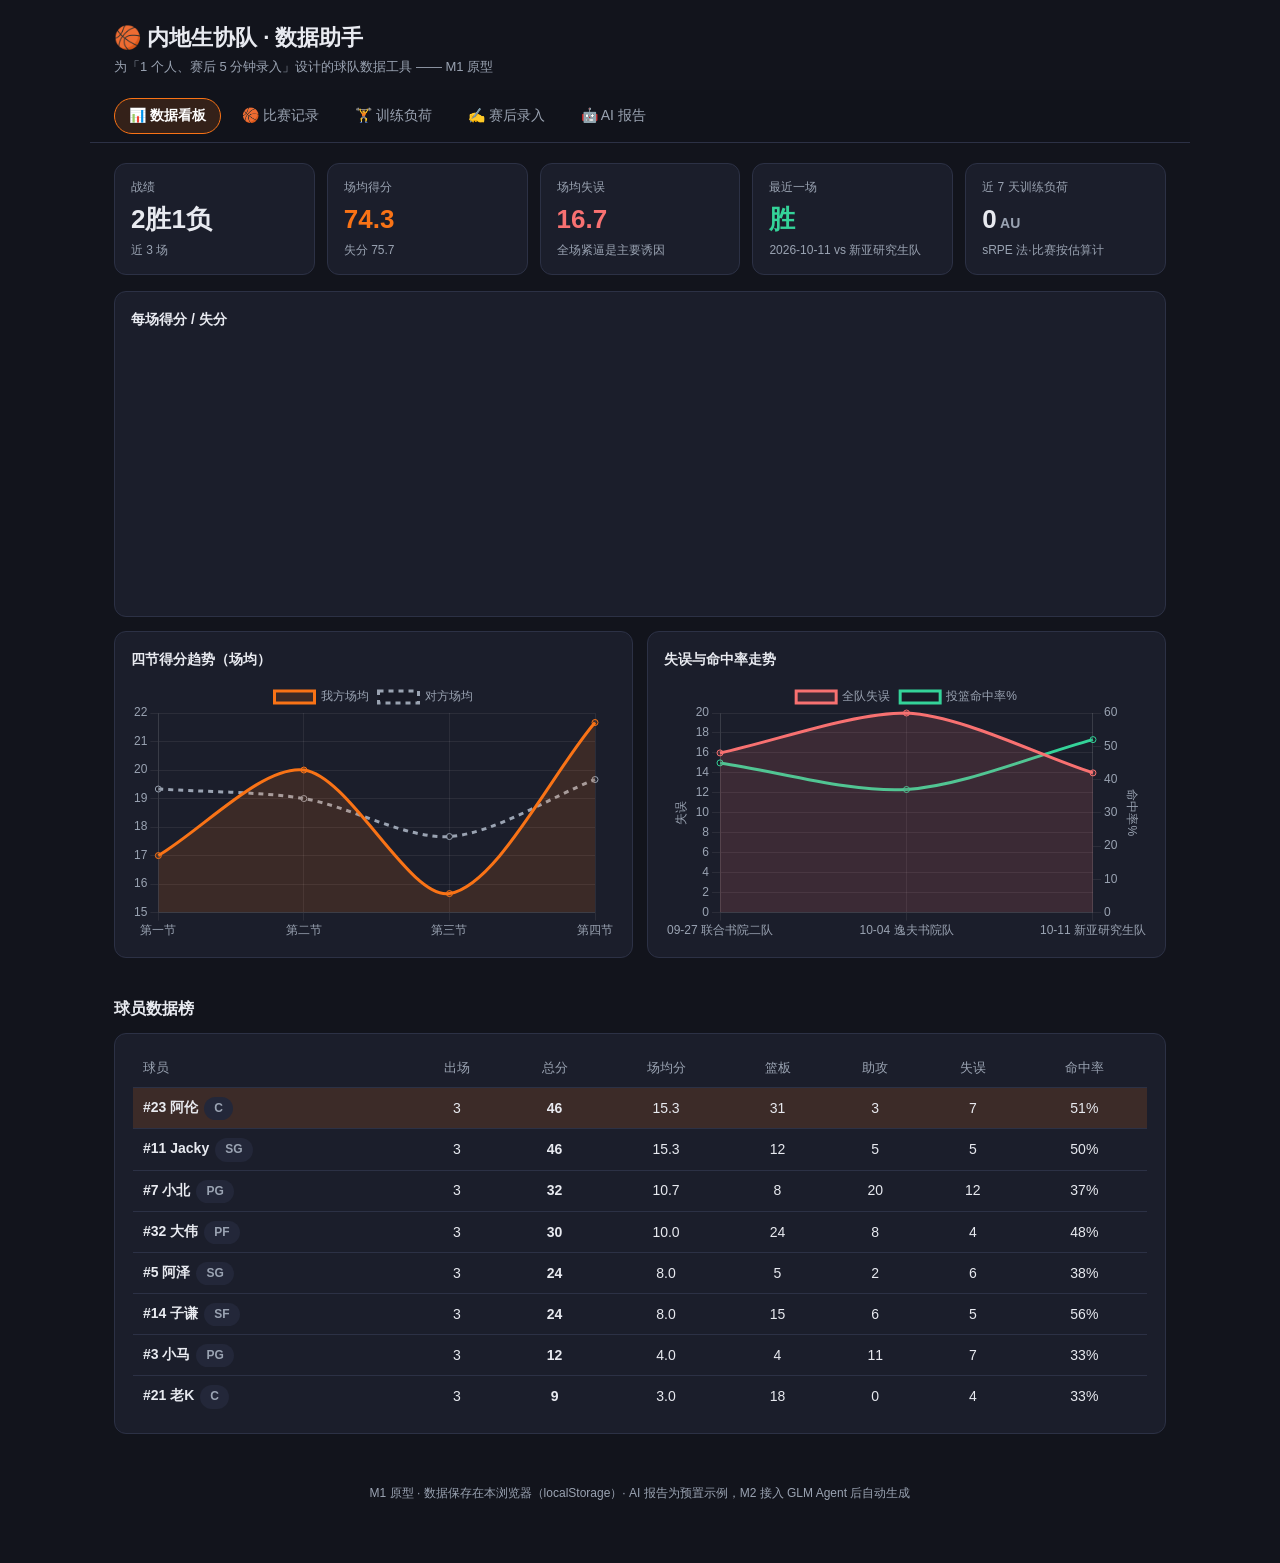
==== index.html @ f6d3f15f "M1 原型：篮球队数据助手（纯前端，5模块，含示例数据） - 数据看板：KPI/四节趋势/失误×命中率/球员榜（Chart.js 本地化，离线可用） - 比赛记录 + 为1人设计的赛后录入（每人5个数" ====
<!DOCTYPE html>
<html lang="zh-CN">
<head>
  <meta charset="UTF-8">
  <meta name="viewport" content="width=device-width, initial-scale=1.0">
  <title>篮球队数据助手 · M1 原型</title>
  <link rel="stylesheet" href="css/style.css">
  <link rel="icon" href="data:image/svg+xml,<svg xmlns='http://www.w3.org/2000/svg' viewBox='0 0 100 100'><text y='.9em' font-size='90'>🏀</text></svg>">
</head>
<body>
  <header class="topbar">
    <div class="brand">🏀 内地生协队 · 数据助手</div>
    <div class="tagline">为「1 个人、赛后 5 分钟录入」设计的球队数据工具 —— M1 原型</div>
  </header>

  <nav class="tabs" id="tabs">
    <button class="tab active" data-tab="dashboard">📊 数据看板</button>
    <button class="tab" data-tab="games">🏀 比赛记录</button>
    <button class="tab" data-tab="training">🏋️ 训练负荷</button>
    <button class="tab" data-tab="entry">✍️ 赛后录入</button>
    <button class="tab" data-tab="report">🤖 AI 报告</button>
  </nav>

  <main id="main">
    <!-- 各 tab 内容由 app.js 渲染 -->
  </main>

  <footer class="footer">
    M1 原型 · 数据保存在本浏览器（localStorage）· AI 报告为预置示例，M2 接入 GLM Agent 后自动生成
  </footer>

  <script src="js/chart.umd.js"></script>
  <script src="js/data.js"></script>
  <script src="js/app.js"></script>
</body>
</html>
---- css/style.css ----
/* ============================================================
 * style.css · 暗色篮球主题
 * 配色：深色底 + 篮球橙点缀。变量集中在 :root 方便改主题。
 * ============================================================ */

:root {
  --bg: #12141c;            /* 页面底色 */
  --bg-card: #1b1e2b;       /* 卡片底色 */
  --bg-input: #232739;      /* 输入框底色 */
  --border: #2c3145;        /* 边框 */
  --text: #e8eaf0;          /* 主文字 */
  --text-dim: #9aa3b2;      /* 次要文字 */
  --accent: #f97316;        /* 篮球橙 */
  --accent-soft: rgba(249, 115, 22, 0.15);
  --win: #34d399;           /* 胜 */
  --loss: #f87171;          /* 负 */
  --radius: 12px;
}

* { box-sizing: border-box; margin: 0; padding: 0; }

body {
  background: var(--bg);
  color: var(--text);
  font-family: -apple-system, "PingFang SC", "Microsoft YaHei", "Segoe UI", sans-serif;
  line-height: 1.6;
  padding-bottom: 60px;
}

/* ---------- 顶栏 ---------- */
.topbar {
  padding: 20px 24px 12px;
  max-width: 1100px;
  margin: 0 auto;
}
.brand { font-size: 22px; font-weight: 700; }
.tagline { color: var(--text-dim); font-size: 13px; margin-top: 2px; }

/* ---------- Tab 导航（吸顶） ---------- */
.tabs {
  position: sticky;
  top: 0;
  z-index: 10;
  display: flex;
  gap: 6px;
  max-width: 1100px;
  margin: 0 auto;
  padding: 8px 24px;
  background: rgba(18, 20, 28, 0.92);
  backdrop-filter: blur(8px);
  border-bottom: 1px solid var(--border);
  overflow-x: auto;
}
.tab {
  flex-shrink: 0;
  background: none;
  border: 1px solid transparent;
  color: var(--text-dim);
  font-size: 14px;
  padding: 8px 14px;
  border-radius: 999px;
  cursor: pointer;
  transition: all 0.15s;
}
.tab:hover { color: var(--text); background: var(--bg-card); }
.tab.active {
  color: #fff;
  background: var(--accent-soft);
  border-color: var(--accent);
  font-weight: 600;
}

/* ---------- 主区域布局 ---------- */
main {
  max-width: 1100px;
  margin: 0 auto;
  padding: 20px 24px;
}
.section-title {
  font-size: 16px;
  font-weight: 700;
  margin: 24px 0 12px;
}
.section-title:first-child { margin-top: 0; }
.hint { color: var(--text-dim); font-size: 13px; margin-bottom: 12px; }

/* ---------- 卡片 ---------- */
.card {
  background: var(--bg-card);
  border: 1px solid var(--border);
  border-radius: var(--radius);
  padding: 16px 18px;
  margin-bottom: 14px;
}

/* KPI 卡片行 */
.kpi-row {
  display: grid;
  grid-template-columns: repeat(auto-fit, minmax(150px, 1fr));
  gap: 12px;
  margin-bottom: 16px;
}
.kpi {
  background: var(--bg-card);
  border: 1px solid var(--border);
  border-radius: var(--radius);
  padding: 14px 16px;
}
.kpi .label { color: var(--text-dim); font-size: 12px; }
.kpi .value { font-size: 26px; font-weight: 700; margin-top: 2px; }
.kpi .value.win { color: var(--win); }
.kpi .value.loss { color: var(--loss); }
.kpi .sub { color: var(--text-dim); font-size: 12px; }

/* 图表容器 */
.chart-box {
  background: var(--bg-card);
  border: 1px solid var(--border);
  border-radius: var(--radius);
  padding: 16px;
  margin-bottom: 14px;
}
.chart-box h3 { font-size: 14px; margin-bottom: 10px; color: var(--text); }
.chart-wrap { position: relative; height: 260px; }
.chart-grid { display: grid; grid-template-columns: 1fr 1fr; gap: 14px; }
@media (max-width: 760px) { .chart-grid { grid-template-columns: 1fr; } }

/* ---------- 表格 ---------- */
.table-wrap { overflow-x: auto; }
table {
  width: 100%;
  border-collapse: collapse;
  font-size: 14px;
}
th, td {
  padding: 8px 10px;
  text-align: center;
  border-bottom: 1px solid var(--border);
  white-space: nowrap;
}
th { color: var(--text-dim); font-weight: 500; font-size: 13px; }
tr:last-child td { border-bottom: none; }
td.name { text-align: left; font-weight: 600; }
tr.highlight td { background: var(--accent-soft); }

/* 徽章 */
.badge {
  display: inline-block;
  padding: 2px 10px;
  border-radius: 999px;
  font-size: 12px;
  font-weight: 700;
}
.badge.win  { color: var(--win);  background: rgba(52, 211, 153, 0.12); }
.badge.loss { color: var(--loss); background: rgba(248, 113, 113, 0.12); }
.badge.gray { color: var(--text-dim); background: var(--bg-input); }
.badge.accent { color: var(--accent); background: var(--accent-soft); }

/* ---------- 比赛卡片 ---------- */
.game-card { cursor: pointer; }
.game-head {
  display: flex;
  align-items: center;
  gap: 14px;
  flex-wrap: wrap;
}
.game-head .date { color: var(--text-dim); font-size: 13px; min-width: 86px; }
.game-head .opponent { font-weight: 700; font-size: 16px; }
.game-head .score { font-size: 20px; font-weight: 800; margin-left: auto; }
.game-head .score.us { color: var(--accent); }
.game-quarters { color: var(--text-dim); font-size: 13px; margin-top: 6px; }
.game-review {
  margin-top: 10px;
  padding: 10px 12px;
  background: var(--bg-input);
  border-radius: 8px;
  font-size: 13px;
  color: var(--text-dim);
}
.game-detail { margin-top: 12px; display: none; }
.game-card.open .game-detail { display: block; }
.game-card .chevron { color: var(--text-dim); transition: transform 0.2s; }
.game-card.open .chevron { transform: rotate(180deg); }

/* ---------- 训练负荷 ---------- */
.load-bar-row { display: flex; align-items: center; gap: 10px; margin-bottom: 8px; font-size: 13px; }
.load-bar-row .who { min-width: 150px; color: var(--text); }
.load-bar-row .bar {
  flex: 1;
  height: 14px;
  background: var(--bg-input);
  border-radius: 999px;
  overflow: hidden;
}
.load-bar-row .bar > div {
  height: 100%;
  background: linear-gradient(90deg, var(--accent), #fbbf24);
  border-radius: 999px;
}
.load-bar-row .au { min-width: 70px; text-align: right; color: var(--text-dim); }

/* ---------- 表单 ---------- */
.form-grid {
  display: grid;
  grid-template-columns: repeat(auto-fit, minmax(160px, 1fr));
  gap: 12px;
  margin-bottom: 14px;
}
.field label {
  display: block;
  font-size: 12px;
  color: var(--text-dim);
  margin-bottom: 4px;
}
.field input, .field select, .field textarea {
  width: 100%;
  background: var(--bg-input);
  border: 1px solid var(--border);
  border-radius: 8px;
  color: var(--text);
  font-size: 14px;
  padding: 8px 10px;
  font-family: inherit;
}
.field input:focus, .field select:focus, .field textarea:focus {
  outline: none;
  border-color: var(--accent);
}
.field textarea { resize: vertical; min-height: 70px; }

/* 球员统计录入矩阵 */
.stats-matrix { width: 100%; }
.stats-matrix th { font-size: 12px; padding: 6px 4px; }
.stats-matrix td { padding: 4px; }
.stats-matrix input {
  width: 100%;
  min-width: 52px;
  background: var(--bg-input);
  border: 1px solid var(--border);
  border-radius: 6px;
  color: var(--text);
  text-align: center;
  padding: 6px 4px;
  font-size: 14px;
}
.stats-matrix input:focus { outline: none; border-color: var(--accent); }

/* 按钮 */
.btn {
  display: inline-block;
  background: var(--accent);
  color: #fff;
  border: none;
  border-radius: 8px;
  font-size: 14px;
  font-weight: 600;
  padding: 10px 20px;
  cursor: pointer;
  transition: opacity 0.15s;
}
.btn:hover { opacity: 0.85; }
.btn.ghost {
  background: none;
  border: 1px solid var(--border);
  color: var(--text-dim);
}
.btn.ghost:hover { color: var(--text); border-color: var(--text-dim); }
.btn.danger { background: none; border: 1px solid rgba(248, 113, 113, 0.5); color: var(--loss); }
.btn-row { display: flex; gap: 10px; flex-wrap: wrap; margin-top: 10px; }

.save-msg { color: var(--win); font-size: 13px; margin-left: 12px; display: none; }

/* ---------- AI 报告 ---------- */
.report-banner {
  background: var(--accent-soft);
  border: 1px dashed var(--accent);
  border-radius: var(--radius);
  padding: 12px 16px;
  font-size: 13px;
  color: var(--text-dim);
  margin-bottom: 16px;
}
.report-banner strong { color: var(--accent); }
.report-title { font-size: 18px; font-weight: 800; margin-bottom: 4px; }
.report-sub { color: var(--text-dim); font-size: 13px; margin-bottom: 14px; }
.mvp-card {
  display: flex;
  align-items: center;
  gap: 16px;
  background: linear-gradient(135deg, var(--accent-soft), transparent);
  border: 1px solid var(--accent);
  border-radius: var(--radius);
  padding: 16px 18px;
  margin-bottom: 14px;
}
.mvp-card .mvp-emoji { font-size: 34px; }
.mvp-card .mvp-name { font-size: 18px; font-weight: 800; }
.mvp-card .mvp-line { color: var(--text-dim); font-size: 13px; }
.insight-list { list-style: none; }
.insight-list li {
  padding: 10px 0 10px 28px;
  position: relative;
  border-bottom: 1px solid var(--border);
  font-size: 14px;
}
.insight-list li:last-child { border-bottom: none; }
.insight-list li::before {
  content: attr(data-icon);
  position: absolute;
  left: 0;
  top: 10px;
}
.insight-list li b { color: var(--accent); }

.footer {
  max-width: 1100px;
  margin: 0 auto;
  padding: 16px 24px 0;
  color: var(--text-dim);
  font-size: 12px;
  text-align: center;
}
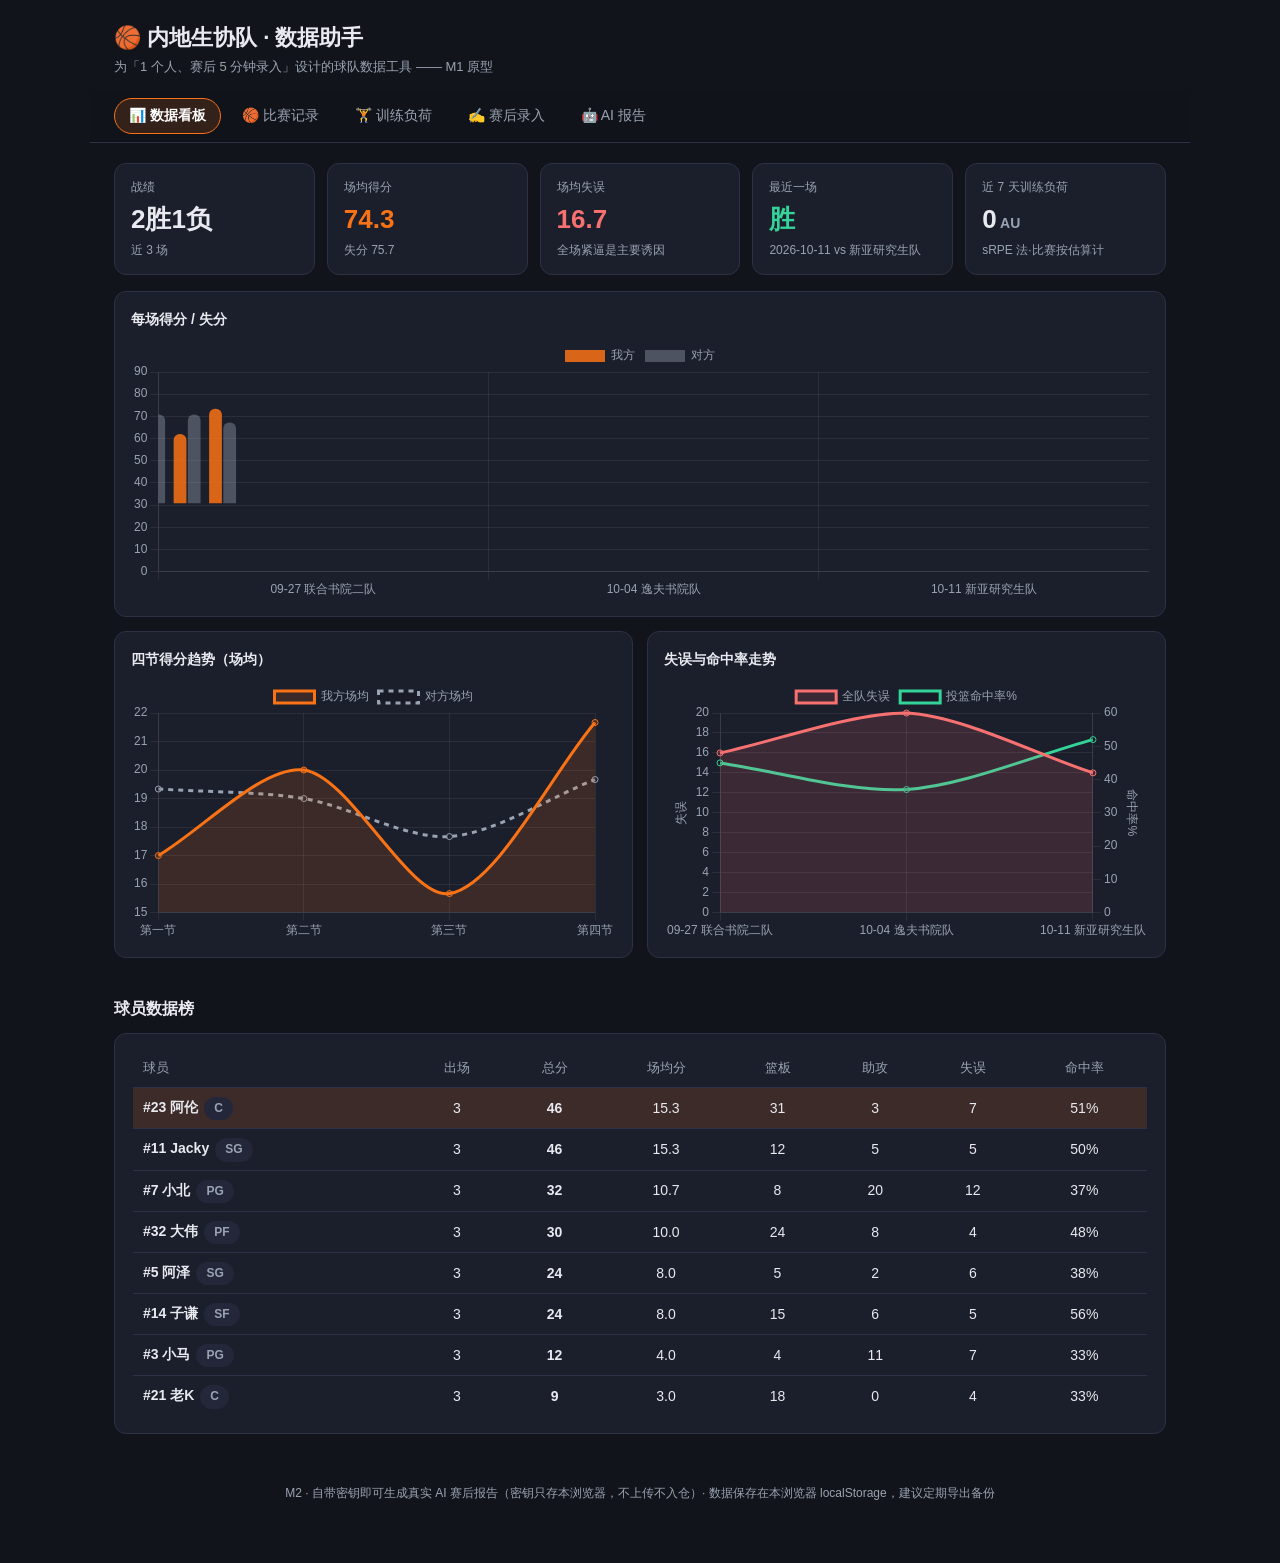
==== commit 16d0f7ef: "M2核心：AI报告接入真实大模型（BYO-key浏览器直连）+ JSON导出 - 服务商预设：Z.ai/DeepSeek（已实测CORS放行）、智谱国内站（标注需中转）、自定义 - 密钥只存用户浏览器" ====
--- a/index.html
+++ b/index.html
@@ -26,7 +26,7 @@
   </main>
 
   <footer class="footer">
-    M1 原型 · 数据保存在本浏览器（localStorage）· AI 报告为预置示例，M2 接入 GLM Agent 后自动生成
+    M2 · 自带密钥即可生成真实 AI 赛后报告（密钥只存本浏览器，不上传不入仓）· 数据保存在本浏览器 localStorage，建议定期导出备份
   </footer>
 
   <script src="js/chart.umd.js"></script>
--- a/css/style.css
+++ b/css/style.css
@@ -270,6 +270,36 @@
 
 .save-msg { color: var(--win); font-size: 13px; margin-left: 12px; display: none; }
 
+/* ---------- AI 设置与生成状态 ---------- */
+details.ai-settings summary {
+  cursor: pointer;
+  font-size: 14px;
+  color: var(--text);
+  user-select: none;
+}
+details.ai-settings[open] summary { color: var(--accent); margin-bottom: 4px; }
+.ai-status {
+  margin-top: 12px;
+  padding: 10px 14px;
+  border-radius: 8px;
+  font-size: 13px;
+}
+.ai-status.loading { background: var(--bg-input); color: var(--text-dim); }
+.ai-status.ok { background: rgba(52, 211, 153, 0.12); color: var(--win); }
+.ai-status.err { background: rgba(248, 113, 113, 0.12); color: var(--loss); }
+.spinner {
+  display: inline-block;
+  width: 14px;
+  height: 14px;
+  border: 2px solid var(--text-dim);
+  border-top-color: var(--accent);
+  border-radius: 50%;
+  animation: spin 0.8s linear infinite;
+  vertical-align: -2px;
+  margin-right: 6px;
+}
+@keyframes spin { to { transform: rotate(360deg); } }
+
 /* ---------- AI 报告 ---------- */
 .report-banner {
   background: var(--accent-soft);
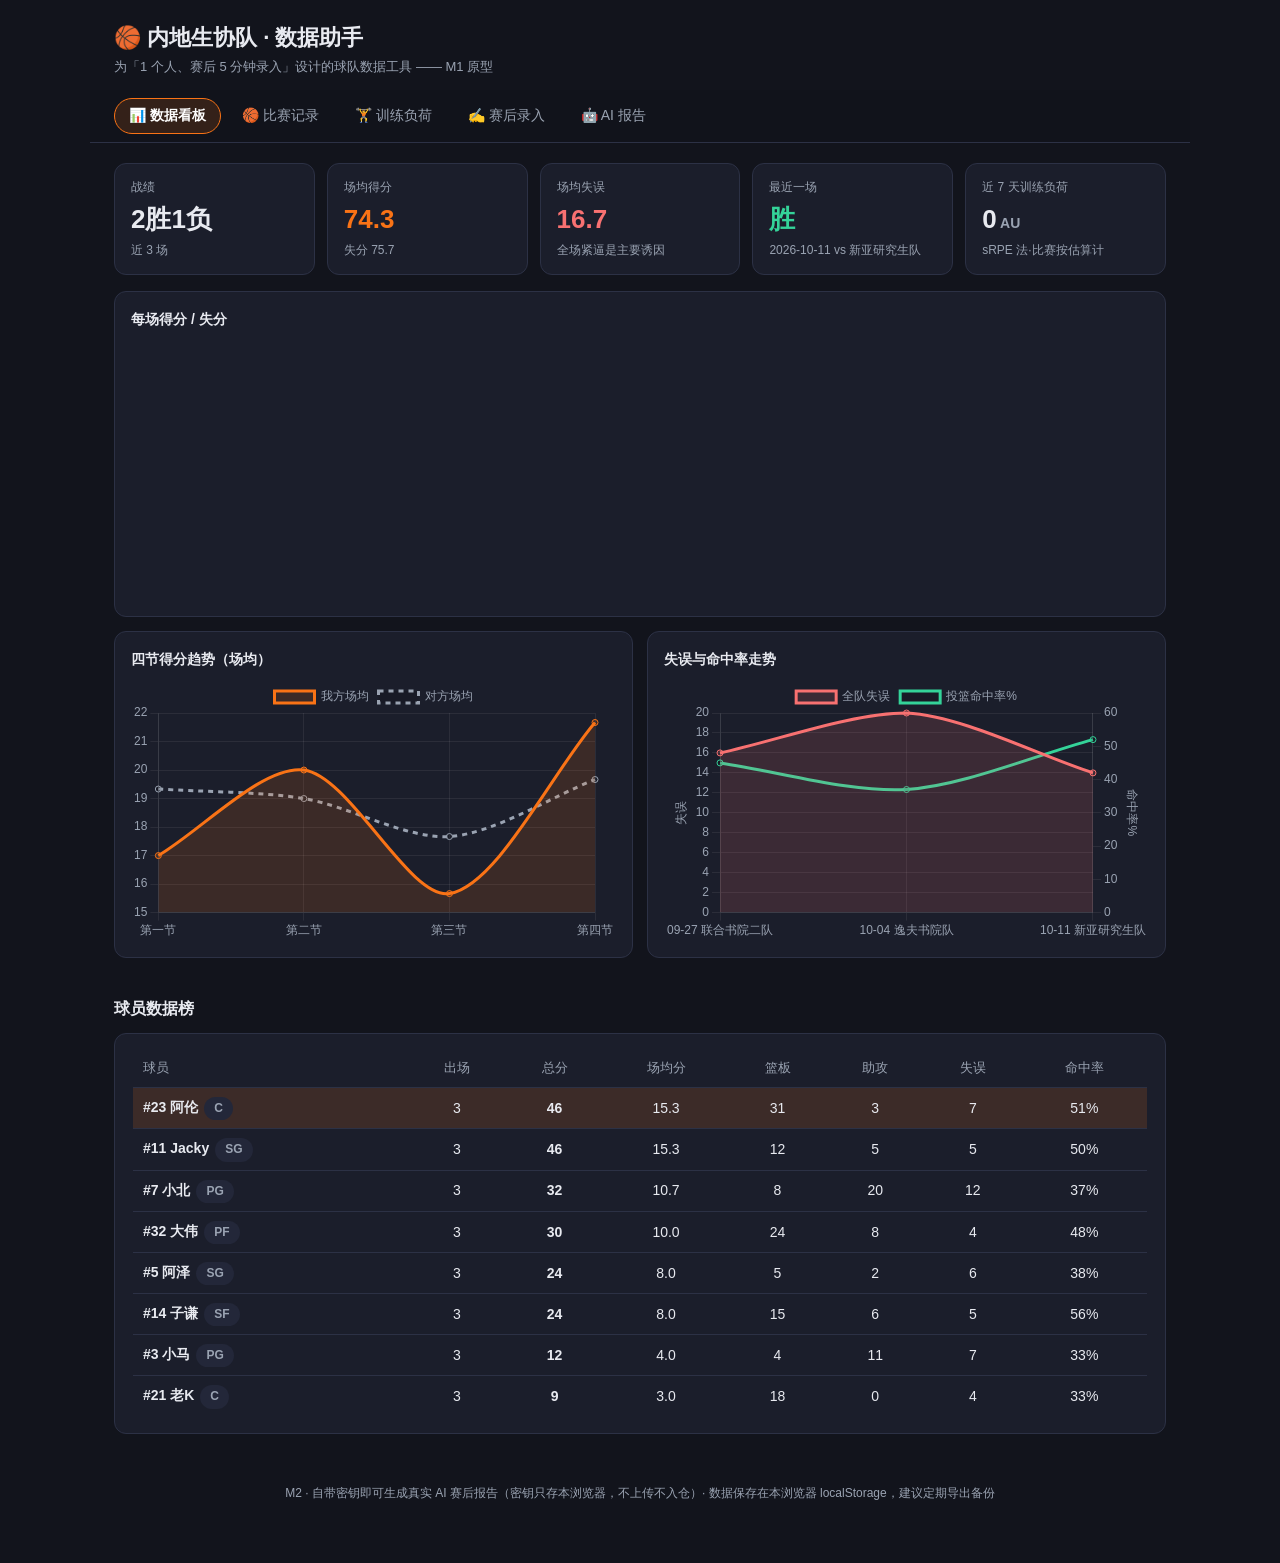
==== commit aa683d2f: "页面标题更新为 M2 状态" ====
--- a/index.html
+++ b/index.html
@@ -3,7 +3,7 @@
 <head>
   <meta charset="UTF-8">
   <meta name="viewport" content="width=device-width, initial-scale=1.0">
-  <title>篮球队数据助手 · M1 原型</title>
+  <title>篮球队数据助手 · AI 赛后分析</title>
   <link rel="stylesheet" href="css/style.css">
   <link rel="icon" href="data:image/svg+xml,<svg xmlns='http://www.w3.org/2000/svg' viewBox='0 0 100 100'><text y='.9em' font-size='90'>🏀</text></svg>">
 </head>
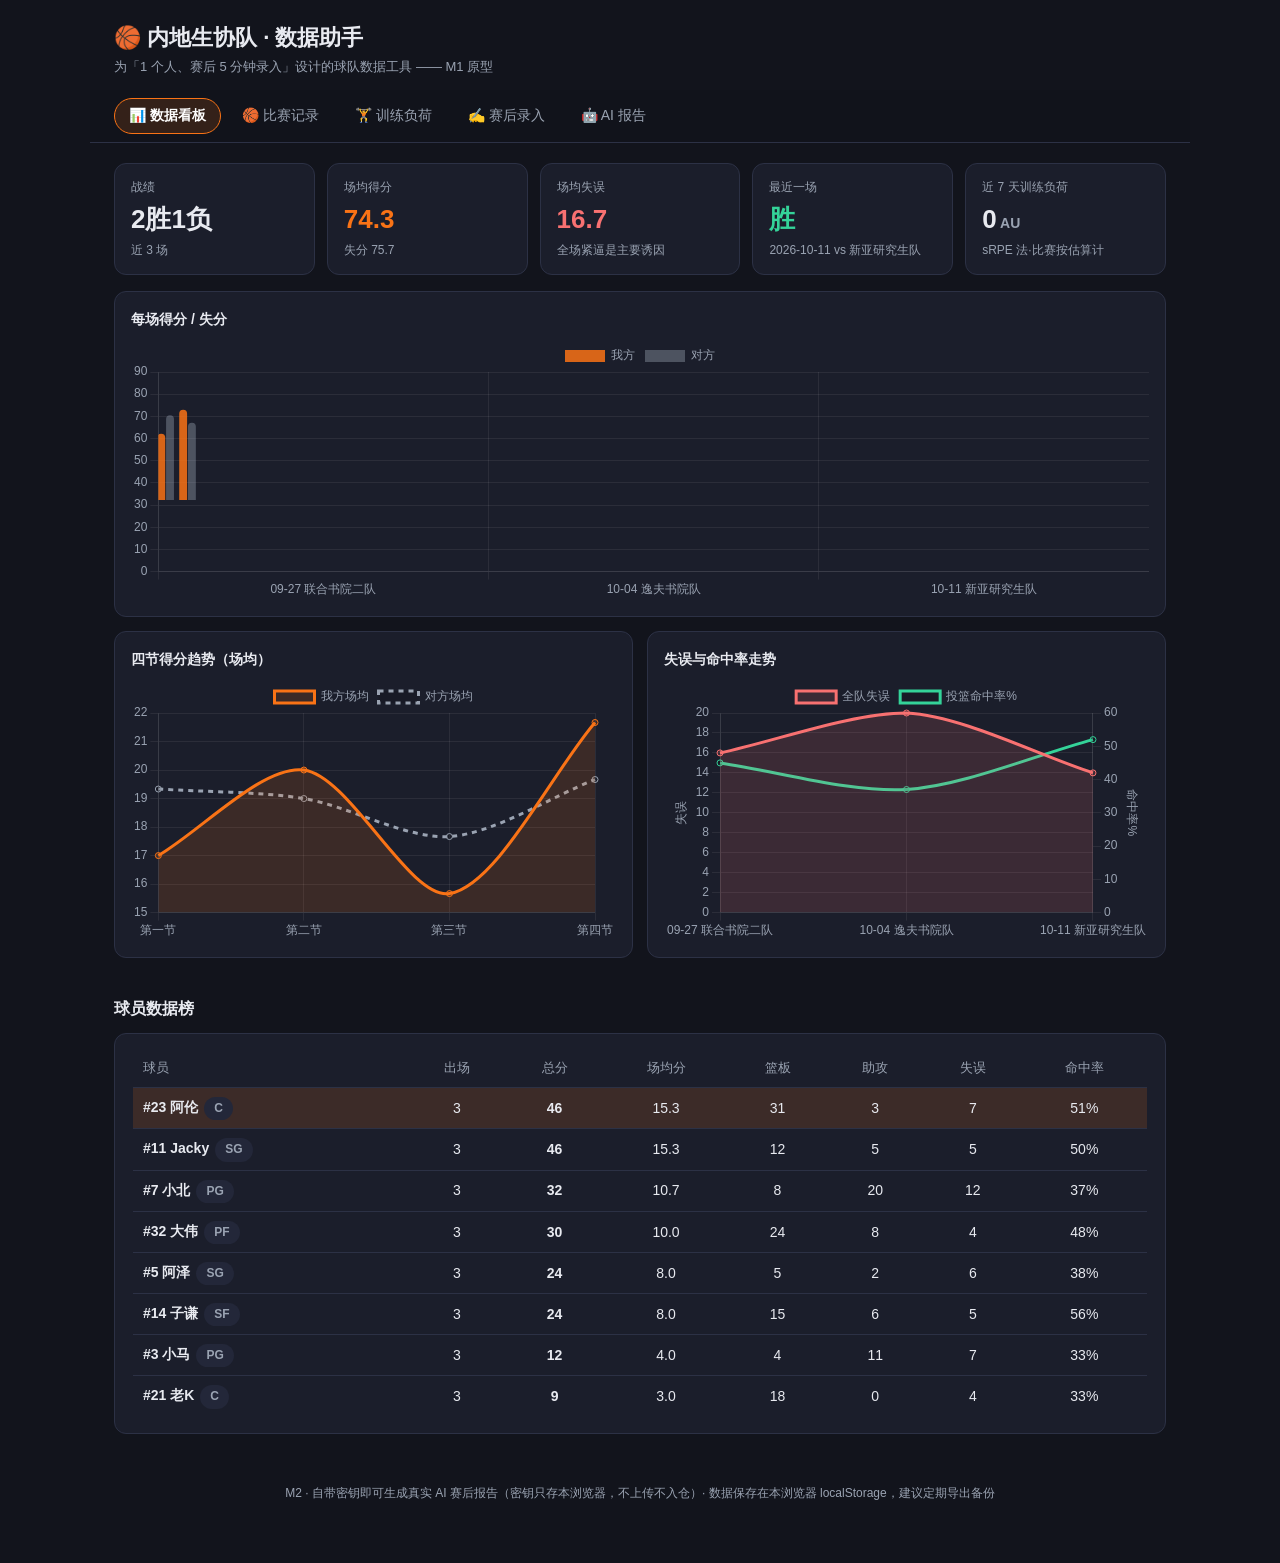
==== commit 1d8cadf7: "M2：战报分享卡上线（canvas→PNG，增长飞轮核心零件） - 720×960 暗色卡片：大比分+胜负徽章+各节+MVP数据线+金句框+产品二维码 - 金句优先引用已生成 AI 报告第一条洞察，无" ====
--- a/index.html
+++ b/index.html
@@ -30,6 +30,7 @@
   </footer>
 
   <script src="js/chart.umd.js"></script>
+  <script src="js/qrcode.js"></script>
   <script src="js/data.js"></script>
   <script src="js/app.js"></script>
 </body>
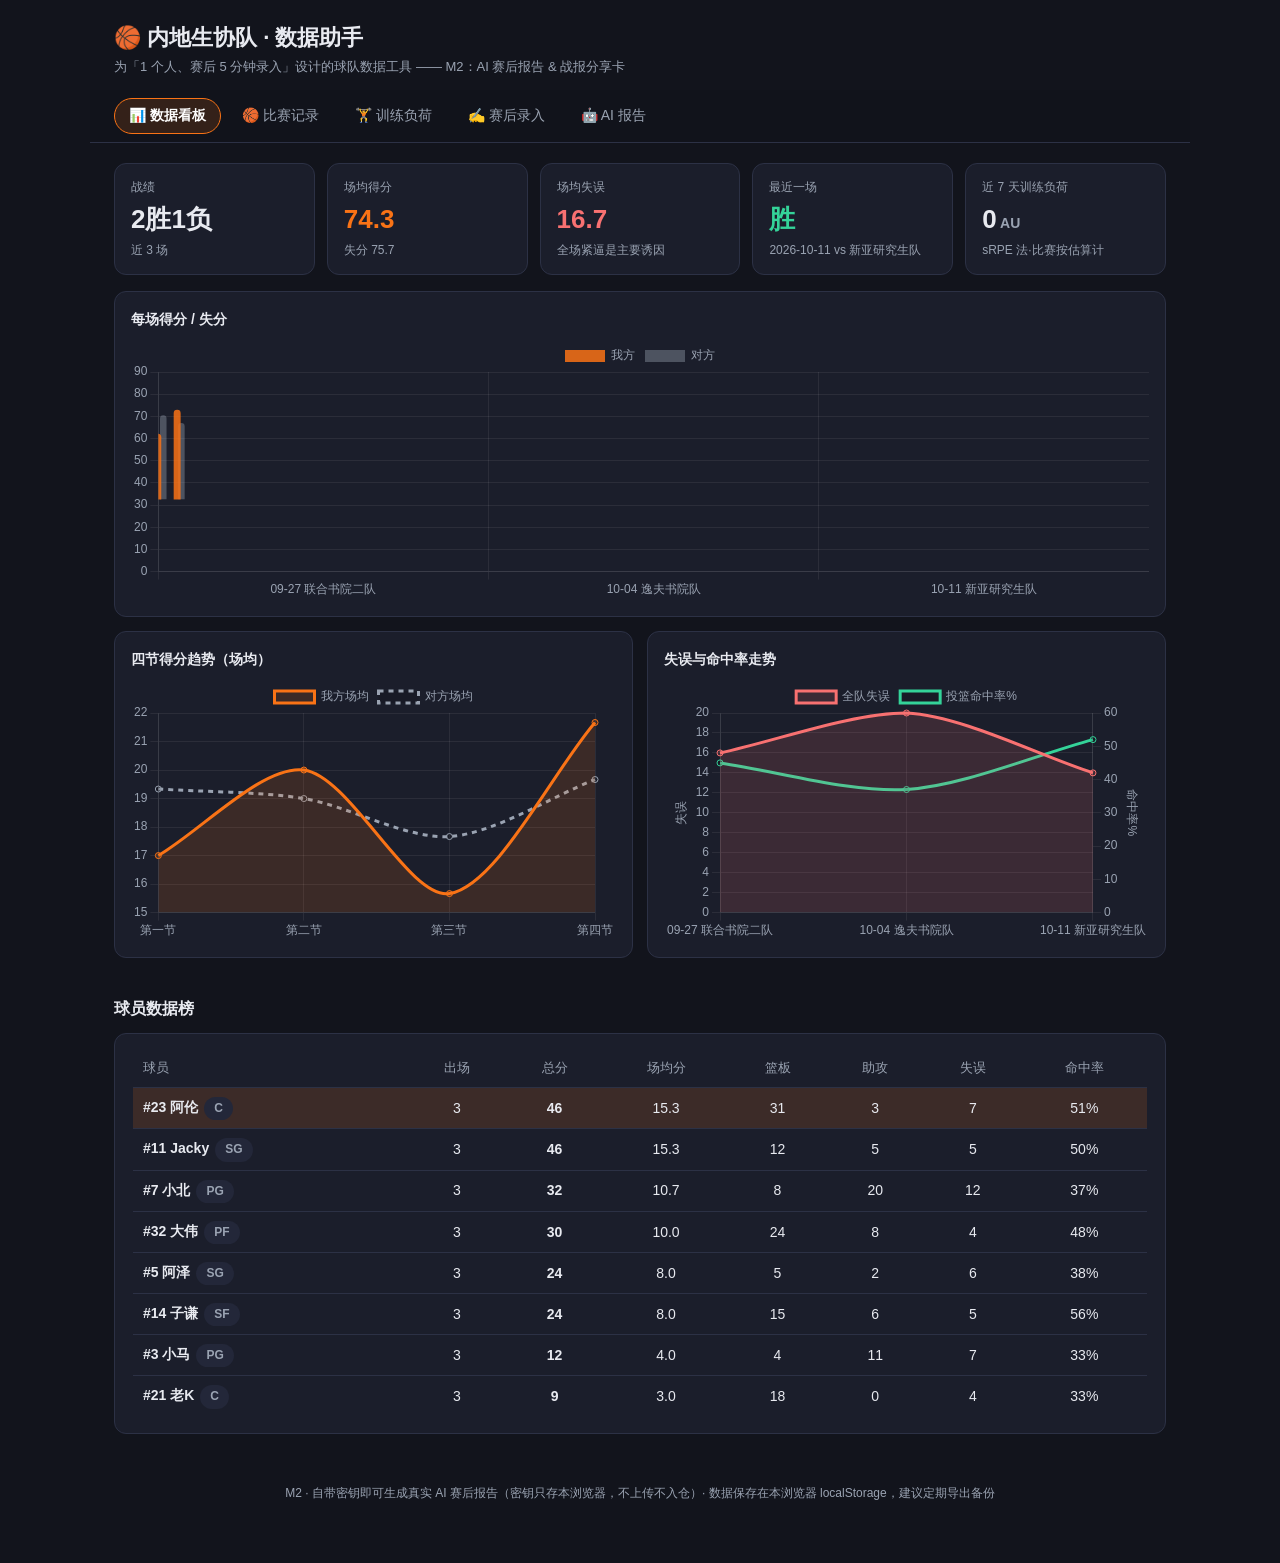
==== commit 945f1256: "ui: 顶部标语更新为 M2 状态（与页脚一致）" ====
--- a/index.html
+++ b/index.html
@@ -10,7 +10,7 @@
 <body>
   <header class="topbar">
     <div class="brand">🏀 内地生协队 · 数据助手</div>
-    <div class="tagline">为「1 个人、赛后 5 分钟录入」设计的球队数据工具 —— M1 原型</div>
+    <div class="tagline">为「1 个人、赛后 5 分钟录入」设计的球队数据工具 —— M2：AI 赛后报告 &amp; 战报分享卡</div>
   </header>
 
   <nav class="tabs" id="tabs">
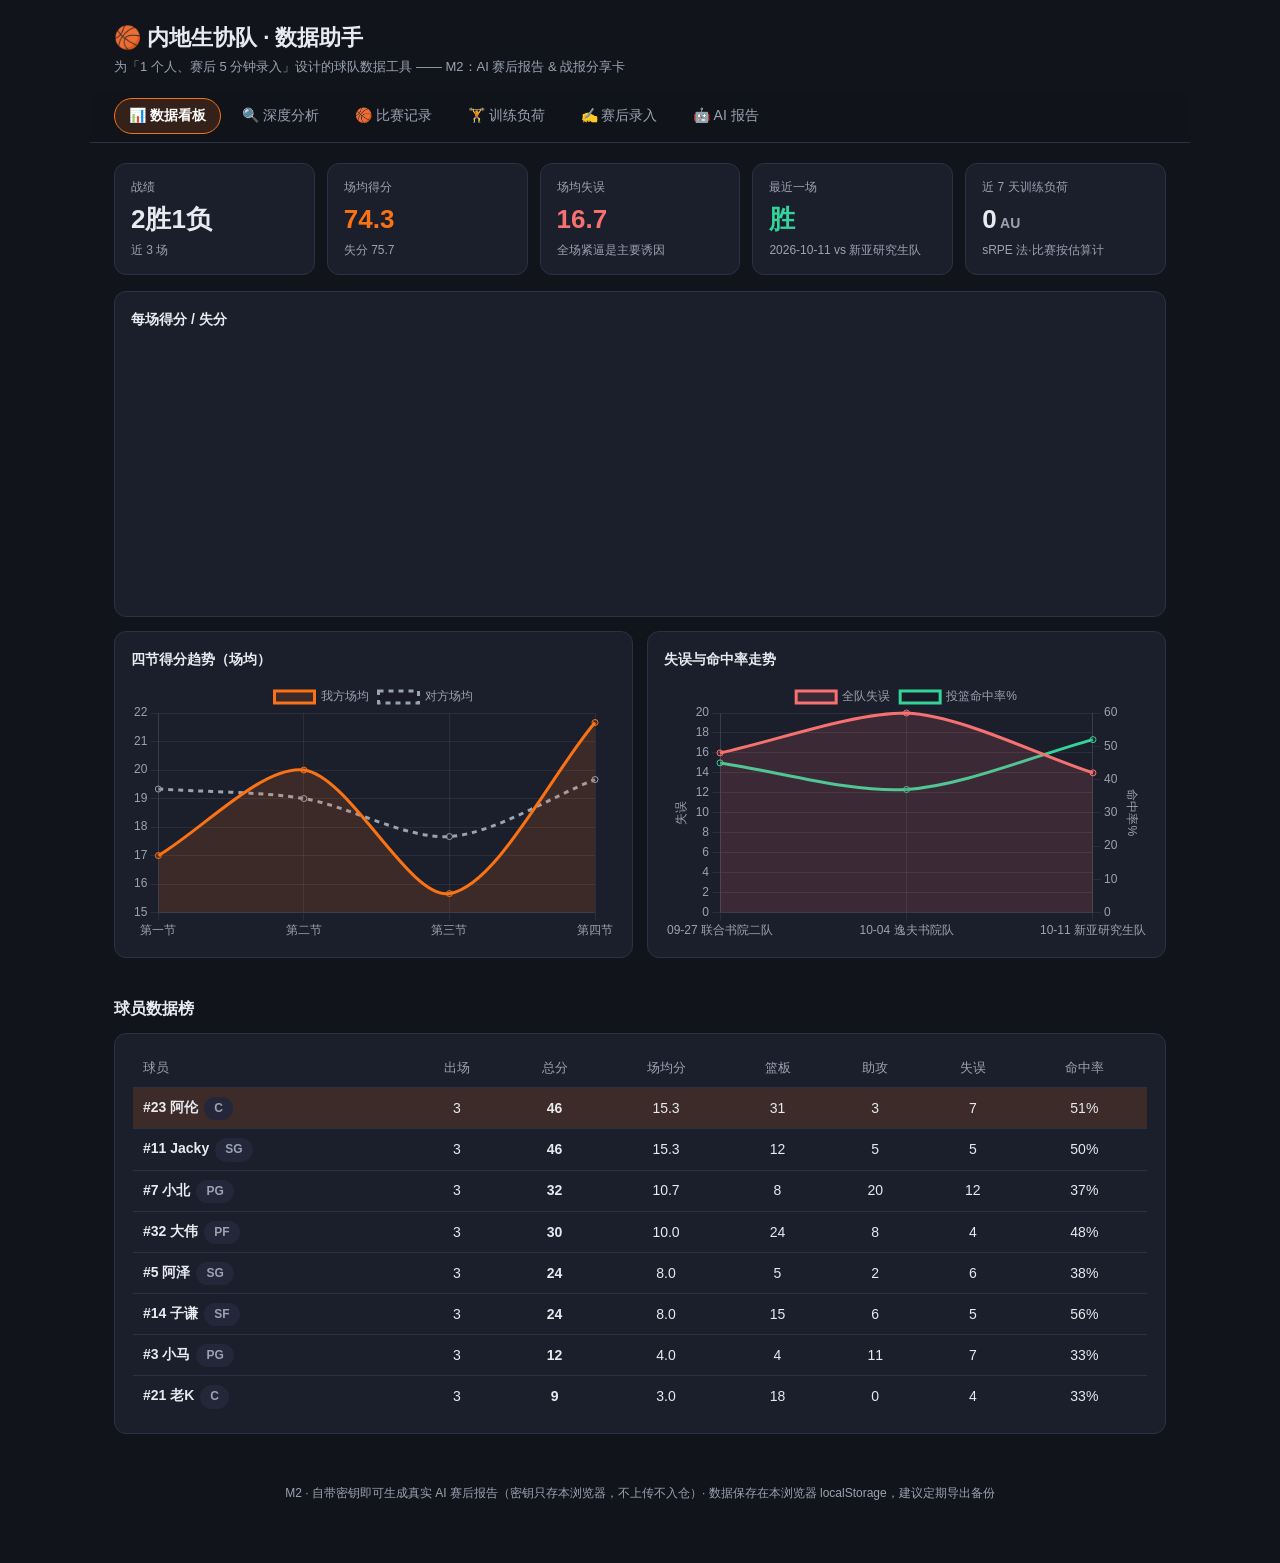
==== commit 5e456252: "产品：深度分析引擎 + 深度分析页（A 胜负解密/分节漏点/上下半场/胶着球/对手谱，B 贡献值榜/稳定性/助失比/PPS/双核依赖，C 赛前负荷联动；纯函数引擎可单测可喂 AI，双测试案例验证）" ====
--- a/index.html
+++ b/index.html
@@ -15,6 +15,7 @@
 
   <nav class="tabs" id="tabs">
     <button class="tab active" data-tab="dashboard">📊 数据看板</button>
+    <button class="tab" data-tab="deep">🔍 深度分析</button>
     <button class="tab" data-tab="games">🏀 比赛记录</button>
     <button class="tab" data-tab="training">🏋️ 训练负荷</button>
     <button class="tab" data-tab="entry">✍️ 赛后录入</button>
